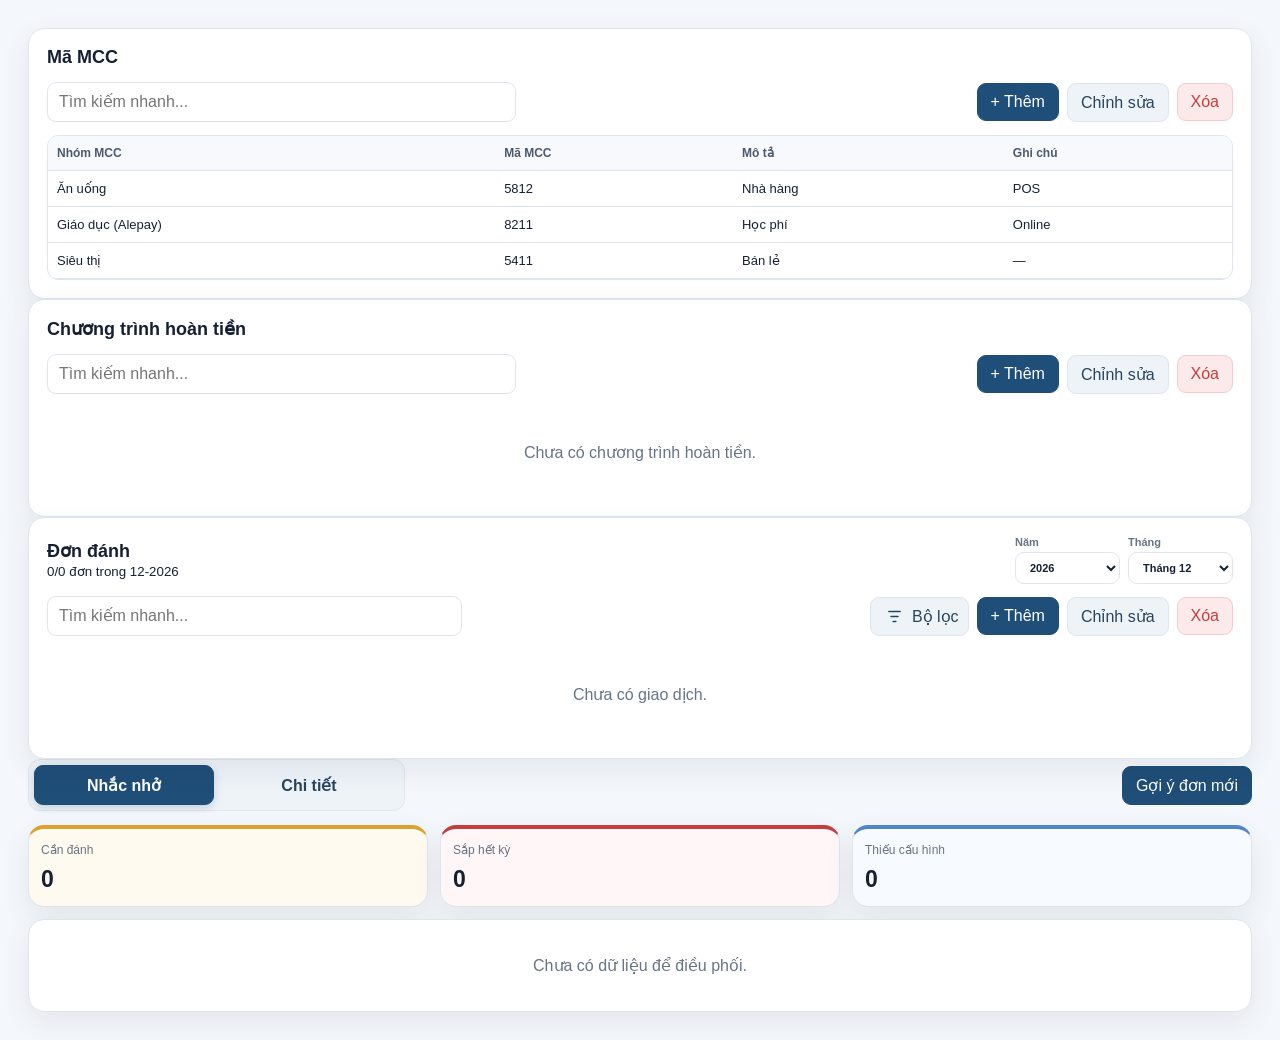
==== tests/fixtures/mcc-crud.html @ 06598780 "cap nhat" ====
<!doctype html><html lang="vi"><head><meta charset="utf-8"><link rel="stylesheet" href="../../styles.css"></head><body>
<main><section id="view-mcc"></section><section id="view-programs"></section><section id="view-transactions"></section><section id="view-coordination"></section></main><div id="toast"></div>
<script type="module">
import {renderCashbackFeatures} from "../../services/cashback-feature-ui.js?v=20260901-mcc-crud-fix-v1";
import {canonicalize,uuid} from "../../services/local-repository.js?v=20260901-mcc-crud-fix-v1";
const initial={schemaVersion:3,revision:0,deviceId:"mcc-browser-fixture",banks:[],customers:[],cardProducts:[],customerCards:[],cashbackPrograms:[],transactions:[],settings:{},mccCategories:[
 {id:"mcc-education",name:"Giáo dục (Alepay)",codes:["8211"],description:"Học phí",notes:"Online"},
 {id:"mcc-food",name:"Ăn uống",codes:["5812"],description:"Nhà hàng",notes:"POS"},
 {id:"mcc-market",name:"Siêu thị",codes:["5411"],description:"Bán lẻ",notes:""}
]};
let state=canonicalize(JSON.parse(localStorage.getItem("mcc-browser-result")||"null")||initial);
const toast=message=>document.querySelector("#toast").textContent=message;
const save=()=>{state=canonicalize(state);localStorage.setItem("mcc-browser-result",JSON.stringify(state));renderCashbackFeatures({state,save,uuid,toast});};
renderCashbackFeatures({state,save,uuid,toast});
</script></body></html>
---- styles.css ----
:root{
  --bg:#f4f7fb; --panel:#ffffff; --ink:#172033; --muted:#687386; --line:#dfe5ee;
  --nav:#14233a; --nav2:#1f4e78; --accent:#e27822; --good:#11845b; --warn:#b97900; --bad:#c53d3d;
  --shadow:0 10px 30px rgba(22,34,54,.08);
}
*{box-sizing:border-box}
html,body{min-height:100%}
body{margin:0;font-family:Inter,Segoe UI,Arial,sans-serif;background:var(--bg);color:var(--ink)}
button,input,select,textarea{font:inherit}
.app-shell{display:grid;grid-template-columns:76px minmax(0,1fr);min-height:100vh;transition:grid-template-columns .2s ease}
.app-shell.sidebar-expanded{grid-template-columns:280px minmax(0,1fr)}
.app-shell.locked{display:none}
.sidebar{background:linear-gradient(180deg,var(--nav),#0e1929);color:white;padding:16px 12px;display:flex;flex-direction:column;gap:14px;min-width:0;overflow-x:hidden;min-height:100vh}
.sidebar-header{display:flex;min-height:44px;align-items:center}
.sidebar-toggle{display:grid;place-items:center;width:44px;height:44px;padding:0;border:0;border-radius:10px;background:#20334e;color:#fff;cursor:pointer}
.icon{display:block;width:21px;height:21px;flex:0 0 21px}
.brand{display:flex;gap:12px;align-items:center;min-width:0;justify-content:center}.sidebar-expanded .brand{justify-content:flex-start}
.brand-copy{display:none;min-width:0}.sidebar-expanded .brand-copy{display:block}
.brand-mark{display:block;width:44px;height:44px;flex:0 0 44px;border-radius:12px;object-fit:cover}
.brand strong{display:block;font-size:16px;line-height:1.25;white-space:nowrap}.brand span{display:block;margin-top:2px;font-size:12px;color:#aeb9c9;white-space:nowrap}
nav{display:grid;gap:6px}
.nav-section{display:none;color:#8290a5;font-size:11px;font-weight:800;letter-spacing:.08em;text-transform:uppercase;margin:8px 4px 0}.sidebar-expanded .nav-section{display:block}
.nav-btn{border:0;border-radius:10px;padding:11px 12px;text-align:left;cursor:pointer;background:transparent;color:#cbd5e1;display:flex;align-items:center;justify-content:center;gap:11px;min-height:44px;font-weight:400}
.sidebar-expanded .nav-btn{justify-content:flex-start}.nav-label{display:none;white-space:nowrap;overflow:hidden;text-overflow:ellipsis}.sidebar-expanded .nav-label{display:block}
.nav-btn:hover,.nav-btn.active{background:#233650;color:#fff}
.sidebar>small{display:none;margin-top:auto;color:#8290a5;line-height:1.4}.sidebar-expanded>small{display:block}
main{padding:28px;min-width:0}
.topbar{display:flex;justify-content:flex-start;gap:20px;align-items:center;margin-bottom:16px}
.topbar h1{margin:0;font-size:26px;line-height:1.15}.topbar p{margin:4px 0 0;color:var(--muted);font-size:14px}.page-heading{display:flex;align-items:center;gap:8px}.topbar-copy{min-width:0}
.menu-toggle,.sidebar-close,.sidebar-backdrop{display:none}
.drive-panel{display:flex;justify-content:space-between;gap:16px;align-items:center;background:var(--panel);border:1px solid var(--line);border-radius:12px;box-shadow:var(--shadow);padding:12px 14px;margin-bottom:16px}
.drive-panel>div:first-child{display:grid;gap:3px}.drive-panel small{color:var(--muted)}.drive-actions{display:flex;gap:8px;flex-wrap:wrap}
.drive-state{font-size:13px;font-weight:800}.drive-state.synced{color:var(--good)}.drive-state.syncing{color:var(--warn)}.drive-state.dirty{color:#b45f06}.drive-state.conflict,.drive-state.error{color:var(--bad)}.drive-state.disconnected{color:var(--muted)}
.conflict-bar{align-items:center;gap:10px;background:#fff8e8;border:1px solid #f1df89;border-left:4px solid var(--warn);border-radius:10px;padding:10px 12px;margin-bottom:16px}.conflict-bar[hidden]{display:none}.conflict-bar:not([hidden]){display:flex}.conflict-bar span{font-weight:700;margin-right:auto}
.view{display:none}.view.active{display:block}
.feature-modal{position:fixed;inset:0;z-index:1200;display:grid;place-items:center;padding:18px;background:rgba(10,20,35,.55)}
.feature-modal .modal-card{width:min(820px,100%);max-height:92vh;overflow:auto}.feature-modal .modal-body{display:grid;grid-template-columns:1fr 1fr;gap:12px}.feature-modal .field.full{grid-column:1/-1}
.feature-modal .field{display:grid;gap:6px}.feature-modal .field span{font-size:12px;font-weight:700;color:var(--muted)}.feature-modal input,.feature-modal select,.feature-modal textarea{width:100%;border:1px solid var(--line);border-radius:9px;padding:10px;background:#fff}.feature-modal select[multiple]{min-height:130px}
.coord-list{display:grid;gap:8px}.coord-list>div{display:grid;gap:3px;padding:10px;border:1px solid var(--line);border-radius:10px;background:#f8fbff}.coord-list span{color:var(--muted);font-size:12px}
.manual-note,.system-reminder{display:block;white-space:normal}.manual-note{color:#455468}.system-reminder{margin-top:5px;padding:5px 7px;border-left:3px solid var(--warn);background:#fff8e8;color:#765000;font-weight:700}
.cashback-kpis{grid-template-columns:repeat(2,minmax(0,1fr));margin-top:16px}.cashback-dashboard{margin-bottom:16px}.coordination-inputs input{min-width:190px}
.period-controls{display:flex;align-items:end;gap:8px}.period-controls label{display:grid;gap:4px;color:var(--muted);font-size:11px;font-weight:700}.period-controls select{min-width:105px;border:1px solid var(--line);border-radius:9px;padding:8px 10px;background:#fff;color:var(--ink)}
.feature-filter-toolbar{display:grid;grid-template-columns:minmax(240px,1.6fr) repeat(6,minmax(125px,1fr)) auto;align-items:center}.feature-filter-toolbar .search{min-width:0}.feature-filter-toolbar select{max-width:none;min-width:0}
.feature-main-toolbar{flex-wrap:nowrap}.feature-main-toolbar .search{flex:0 1 520px}.toolbar-spacer{flex:1}.filter-trigger{display:inline-flex;align-items:center;gap:7px;white-space:nowrap}.filter-trigger .icon{width:17px;height:17px}.filter-trigger.active{border-color:#8fb1d2;background:#eaf3fb;color:var(--nav2)}.filter-trigger b{display:grid;place-items:center;min-width:19px;height:19px;padding:0 5px;border-radius:999px;background:var(--nav2);color:#fff;font-size:11px}.filter-trigger b[hidden]{display:none}
.panel{position:relative}.filter-panel{position:absolute;z-index:20;top:116px;right:18px;width:min(720px,calc(100% - 36px));display:grid!important;grid-template-columns:repeat(2,minmax(0,1fr));gap:10px;padding:14px;border:1px solid var(--line);border-radius:13px;background:#fff;box-shadow:0 18px 45px rgba(18,35,58,.2)}.filter-panel[hidden]{display:none!important}.filter-option{display:grid;gap:6px;padding:9px;border:1px solid var(--line);border-radius:10px;background:#f8fafc}.filter-option>span{display:flex;align-items:center;gap:7px;color:#455468;font-size:12px;font-weight:800}.filter-option input[type="checkbox"]{width:16px;height:16px;accent-color:var(--nav2)}.filter-option select{width:100%;max-width:none}.filter-option select:disabled{background:#edf1f5;color:#8a95a5}.filter-panel>button{align-self:end}.coordination-toolbar{margin-top:10px}
.compact-filter-panel{top:105px}.entity-main-toolbar .search{max-width:620px}.entity-main-toolbar .filter-trigger.active:not(:focus){border-color:#8fb1d2}
@media(min-width:901px){main{position:relative}.topbar{min-height:66px;padding-right:min(57vw,650px)}.drive-panel{position:absolute;z-index:5;top:18px;right:28px;width:min(55vw,620px);min-height:58px;margin:0;padding:8px 10px;box-shadow:0 5px 18px rgba(22,34,54,.07)}.drive-panel>div:first-child{grid-template-columns:auto auto;column-gap:8px;align-items:center}.drive-panel>div:first-child small{grid-column:1/-1;font-size:11px}.drive-actions{flex-wrap:nowrap}.drive-actions button{padding:7px 10px;white-space:nowrap}}
.kpis{display:grid;grid-template-columns:repeat(4,minmax(0,1fr));gap:12px;margin-bottom:18px}
.kpi,.panel,.modal-card{background:var(--panel);border:1px solid var(--line);border-radius:16px;box-shadow:var(--shadow)}
.kpi{border-top:4px solid #c9d6e8;min-width:0;padding:14px 12px;display:grid;align-content:start}.kpi small{color:var(--muted);font-size:12px;line-height:1.25}.kpi strong{font-size:23px;line-height:1.15;display:block;margin-top:8px;font-variant-numeric:tabular-nums;overflow-wrap:anywhere}
.kpi.blue{border-top-color:#4f86c6;background:#f7fbff}.kpi.teal{border-top-color:#1b9c85;background:#f5fcfa}.kpi.amber{border-top-color:#dda12d;background:#fffaf0}.kpi.indigo{border-top-color:#7161c9;background:#f8f7ff}.kpi.green{border-top-color:var(--good);background:#f5fcf9}.kpi.red{border-top-color:var(--bad);background:#fff7f7}
.grid-2{display:grid;grid-template-columns:1fr 1fr;gap:16px;margin-top:15px}.panel{padding:18px;min-width:0}.panel h2,.section-title h2{margin:0 0 14px;font-size:18px}.panel h3{margin:20px 0 8px}.panel p{color:#455468;line-height:1.55}.panel code{background:#eef3f8;padding:2px 5px;border-radius:5px;color:#274563}
.dashboard-rankings{align-items:stretch}.dashboard-rankings>.panel{display:flex;min-height:470px;flex-direction:column}.dashboard-rankings .table-wrap{overflow-x:hidden}.dashboard-ranking-table{min-width:0;table-layout:fixed}.dashboard-ranking-table th,.dashboard-ranking-table td{white-space:normal;overflow-wrap:anywhere}.dashboard-ranking-table th:first-child,.dashboard-ranking-table td:first-child{width:44%}.dashboard-ranking-table th:nth-child(2),.dashboard-ranking-table td:nth-child(2){width:31%}.dashboard-ranking-table th:last-child,.dashboard-ranking-table td:last-child{width:25%;text-align:right}
.section-title{display:flex;align-items:center;justify-content:space-between;margin-bottom:12px}.section-title h2{margin:0}
.actions,.toolbar,.form-actions{display:flex;gap:8px;flex-wrap:wrap}.toolbar{margin-bottom:13px;align-items:center}.toolbar .search{flex:1;min-width:240px}
.customer-toolbar,.card-toolbar{flex-wrap:nowrap}.customer-toolbar .search{flex:0 1 245px;min-width:205px}.card-toolbar .search{flex:0 1 280px;min-width:190px}.customer-toolbar select{flex:0 1 125px;min-width:105px}.card-toolbar select{flex:0 1 145px;min-width:108px}.customer-name-accent,.card-id-accent{color:var(--accent);font-weight:850}
.toolbar input,.toolbar select,.field input,.field select,.field textarea{border:1px solid var(--line);border-radius:9px;padding:10px 11px;background:#fff;color:var(--ink)}.toolbar select{max-width:180px}
button{border:1px solid var(--line);border-radius:9px;padding:9px 13px;background:#eef3f8;color:#29445d;cursor:pointer}button:hover{filter:brightness(.985)}button:disabled{cursor:not-allowed;opacity:.58}
.primary{border-color:var(--nav2);background:var(--nav2);color:#fff}.secondary-btn{background:#eef3f8;color:#29445d}.danger{color:var(--bad);background:#fceaea;border-color:#f4caca}
.table-wrap{overflow:auto;border:1px solid var(--line);border-radius:11px}table{width:100%;border-collapse:collapse;min-width:760px;font-size:13px}th,td{padding:10px 9px;border-bottom:1px solid var(--line);text-align:left;vertical-align:top;white-space:nowrap}th{background:#f7f9fc;color:#4d5a6e;font-size:12px;cursor:pointer;position:sticky;top:0}tbody tr[data-id]{cursor:pointer}tbody tr[data-id]:hover{background:#f2f8fd}tbody tr[data-id].selected{background:#fff3e7}.empty{text-align:center;padding:36px 15px;color:var(--muted)}
.badge{display:inline-block;padding:5px 8px;border-radius:999px;font-size:11px;font-weight:700;background:#e5f5ef;color:var(--good)}.badge.off{background:#fde8e8;color:var(--bad)}
.limit-warning{color:var(--bad);font-size:13px;font-weight:800;white-space:nowrap}.credit-limit-alert{display:grid;gap:5px;margin:0 0 14px;padding:10px 12px;border:1px solid #efc7c7;border-left:4px solid var(--bad);border-radius:10px;background:#fff7f7;color:#713737;font-size:13px}.credit-limit-alert span{color:#754b4b}.credit-limit-alert ul{margin:3px 0 0;padding-left:20px}
.modal{position:fixed;inset:0;z-index:30;background:rgba(9,20,35,.52);display:none;align-items:center;justify-content:center;padding:18px}.modal.show{display:flex}.modal-card{width:min(900px,100%);max-height:92vh;overflow:auto;padding:18px}.detail-card{width:min(1100px,100%)}.modal-head{display:flex;align-items:center;justify-content:space-between}.modal-head h2{margin:0}.modal-head button{font-size:22px;border:0;background:transparent;padding:4px 8px}.modal-body{display:grid;grid-template-columns:repeat(2,minmax(0,1fr));gap:12px;margin:16px 0}.field{display:grid;gap:5px}.field.full{grid-column:1/-1}.field label{font-size:12px;font-weight:700;color:#536273}.field textarea{min-height:75px;resize:vertical}.form-actions{justify-content:flex-end}.detail-body{margin-top:15px}.detail-info{display:grid;grid-template-columns:repeat(3,1fr);gap:10px}.detail-info div{padding:10px;background:#f6f8fa;border-radius:9px}.detail-info small{display:block;color:var(--muted)}
.context-menu{position:fixed;z-index:50;width:225px;padding:6px;background:#fff;border:1px solid var(--line);border-radius:11px;box-shadow:0 16px 40px rgba(0,0,0,.2)}.context-menu button{display:block;width:100%;border:0;background:transparent;text-align:left}.context-menu button:hover{background:#eef4f8}
.toast{position:fixed;right:18px;bottom:18px;z-index:60;padding:11px 15px;border-radius:9px;background:#17314a;color:#fff;opacity:0;transform:translateY(12px);transition:.2s}.toast.show{opacity:1;transform:none}.import-result{max-height:280px;overflow:auto}.error-list{color:var(--bad);font-size:12px}.upcoming{display:grid;gap:8px}.upcoming div{display:flex;justify-content:space-between;padding:9px;border-radius:8px;background:#f6f8fa}.upcoming div:nth-child(1){border-left:4px solid var(--bad);background:#fff7f7}.upcoming div:nth-child(2){border-left:4px solid #dda12d;background:#fffaf0}.upcoming div:nth-child(3){border-left:4px solid #4f86c6;background:#f7fbff}
.login-gate{position:fixed;inset:0;display:none;align-items:center;justify-content:center;background:linear-gradient(180deg,#14233a,#0e1929);padding:20px;z-index:80}.login-gate.show{display:flex}.login-card{width:min(460px,100%);background:white;border-radius:18px;padding:26px;border:1px solid var(--line);box-shadow:0 24px 80px rgba(0,0,0,.26);display:grid;gap:16px}.gate-brand{justify-content:flex-start}.gate-brand strong{color:var(--ink);font-size:17px}.gate-brand span{color:var(--muted);font-size:13px}.login-card p{margin:0;color:var(--ink);line-height:1.5}.login-card small{color:var(--muted);line-height:1.4}.gate-status{min-height:20px;color:var(--bad);font-size:13px}.gate-status.ok{color:var(--good)}
.help-center{display:grid;gap:20px}.help-section{display:grid;gap:14px;min-width:0}.help-section-head{display:flex;align-items:center;gap:11px}.help-section-head h2{margin:0;font-size:20px}.help-section-head p{margin:3px 0 0;color:var(--muted);font-size:13px}.help-section-icon,.guide-icon{display:grid;place-items:center;flex:0 0 auto;width:38px;height:38px;border-radius:10px;background:#eaf3ff;color:var(--nav2)}.help-section-icon .icon,.guide-icon .icon{width:20px;height:20px}.about-layout{display:grid;grid-template-columns:minmax(0,1.35fr) minmax(280px,.85fr);gap:16px;max-width:1100px}.about-card p{margin:0 0 10px;line-height:1.6}.about-features{display:flex;gap:8px;flex-wrap:wrap;margin-top:14px}.about-features span{background:#eef3f8;color:#274563;border:1px solid #d7e3f0;border-radius:999px;padding:7px 10px;font-size:13px;font-weight:700}.guide-list{display:grid;gap:9px;max-width:1100px}.guide-item{background:var(--panel);border:1px solid var(--line);border-radius:13px;box-shadow:0 4px 15px rgba(22,34,54,.05);overflow:visible}.guide-item summary{display:flex;align-items:center;gap:11px;min-height:66px;padding:11px 14px;cursor:pointer;list-style:none}.guide-item summary::-webkit-details-marker{display:none}.guide-item summary:hover{background:#f8fafc}.guide-item summary:focus-visible{outline:2px solid #4f86c6;outline-offset:-2px}.guide-heading{display:grid;gap:3px;min-width:0;margin-right:auto}.guide-heading strong{color:var(--ink);font-size:15px}.guide-heading small{color:var(--muted);font-size:12px;line-height:1.35}.guide-chevron{display:grid;place-items:center;flex:0 0 auto;color:var(--muted)}.guide-chevron .icon{width:18px;height:18px;transition:transform .2s ease}.guide-item[open] summary{background:#f4f8fc;border-bottom:1px solid var(--line)}.guide-item[open] .guide-chevron .icon{transform:rotate(180deg)}.guide-item:not([open])>.guide-detail{display:grid}.guide-detail{display:grid;grid-template-rows:0fr;transition:grid-template-rows .2s ease}.guide-item[open]>.guide-detail{grid-template-rows:1fr}.guide-detail-inner{min-height:0;overflow:hidden;padding:0 16px;color:#455468;line-height:1.6}.guide-item[open] .guide-detail-inner{padding-top:13px;padding-bottom:15px}.guide-detail-inner p{margin:0 0 10px}.guide-detail-inner ul,.guide-detail-inner ol{margin:4px 0;padding-left:22px}.guide-detail-inner li+li{margin-top:6px}.guide-steps{counter-reset:guide-step;list-style:none!important;padding-left:0!important}.guide-steps li{position:relative;padding:9px 10px 9px 43px;border-radius:9px;background:#f7f9fc}.guide-steps li:before{counter-increment:guide-step;content:counter(guide-step);position:absolute;left:10px;top:8px;display:grid;place-items:center;width:24px;height:24px;border-radius:50%;background:var(--nav2);color:#fff;font-size:12px;font-weight:800}.help-callout{margin:13px 0;padding:11px 13px;border-left:4px solid #4f86c6;border-radius:8px;background:#f7fbff}.help-callout.example{border-left-color:#7161c9;background:#f8f7ff}.help-callout p{margin:4px 0 0}.sync-flow{display:flex;align-items:center;gap:7px;flex-wrap:wrap;margin:2px 0 13px}.sync-flow span{padding:7px 9px;border-radius:8px;background:#eef5fb;color:#294b69;font-weight:700;font-size:12px}.sync-flow b{color:#7990a6}.guide-detail code{background:#eef3f8;padding:2px 5px;border-radius:5px;color:#274563;overflow-wrap:anywhere}
@media(max-width:1100px){.kpis{grid-template-columns:repeat(2,minmax(0,1fr))}.grid-2{grid-template-columns:1fr}.detail-info{grid-template-columns:repeat(2,1fr)}}
@media(max-width:900px){
  .app-shell{display:block;min-height:100dvh}.app-shell.locked{display:none}
  .sidebar{position:fixed;inset:0 auto 0 0;z-index:50;width:min(86vw,320px);padding:18px;overflow-y:auto;transform:translateX(-105%);transition:transform .22s ease;box-shadow:18px 0 48px rgba(5,15,28,.28)}
  .sidebar-header{justify-content:flex-end}.sidebar-toggle{display:none}.sidebar .brand{justify-content:flex-start}.sidebar .brand-copy,.sidebar .nav-section,.sidebar .nav-label,.sidebar>small{display:block}.sidebar .nav-btn{justify-content:flex-start}
  .sidebar-open .sidebar{transform:translateX(0)}
  .sidebar-close{display:grid;place-items:center;position:absolute;top:10px;right:10px;width:44px;height:44px;border:0;border-radius:10px;background:#20334e;color:#fff;cursor:pointer}
  .sidebar-backdrop{position:fixed;inset:0;z-index:40;width:100%;height:100%;border:0;border-radius:0;background:rgba(12,22,36,.48)}.sidebar-open .sidebar-backdrop{display:block}
  main{padding:18px}.topbar{display:grid;grid-template-columns:44px minmax(0,1fr);gap:10px;align-items:start}
  .menu-toggle{display:grid;place-items:center;width:44px;height:44px;padding:0;border:1px solid var(--line);border-radius:10px;background:var(--panel);color:var(--nav);cursor:pointer}
  .drive-panel{align-items:flex-start;flex-direction:column}.drive-actions{width:100%}
  .toolbar .search{min-width:100%}.modal-card{width:min(90vw,760px)}
  .about-layout{grid-template-columns:1fr;max-width:none}.guide-list{max-width:none}
}
@media(max-width:767px){
  html,body{max-width:100%;overflow-x:hidden}main{padding:12px;width:100%;min-width:0}.topbar{margin-bottom:12px}.topbar h1{font-size:21px;overflow-wrap:anywhere}.topbar p{line-height:1.35}
  .drive-panel{padding:12px;gap:12px}.drive-panel>div:first-child{width:100%}.drive-actions{display:grid;grid-template-columns:repeat(3,minmax(0,1fr));width:100%;gap:8px}.drive-actions button{width:100%;min-height:44px;padding:8px 6px}
  .kpis{grid-template-columns:repeat(2,minmax(0,1fr));gap:8px;margin-bottom:12px}.kpi{min-height:100px;padding:11px}.kpi strong{font-size:20px}.grid-2{gap:12px}.panel{padding:14px;border-radius:13px}
  .toolbar{display:grid;grid-template-columns:repeat(3,minmax(0,1fr));gap:8px}.toolbar .search{grid-column:1/-1;width:100%;min-width:0}.toolbar select{max-width:none;min-width:0}.toolbar button{min-width:0;padding:9px 6px}
  .modal{padding:8px;align-items:stretch}.modal-card{width:calc(100vw - 16px);max-height:calc(100dvh - 16px);margin:auto;padding:14px;display:flex;flex-direction:column;overflow:hidden}.modal-body{grid-template-columns:1fr;overflow-y:auto;min-height:0}.field.full{grid-column:auto}.field input,.field select,.field textarea{min-height:44px;font-size:16px}.form-actions{flex:0 0 auto;position:sticky;bottom:0;background:var(--panel);padding-top:10px}.form-actions button{min-height:44px;flex:1}.detail-info{grid-template-columns:1fr}
  table.mobile,table.mobile tbody,table.mobile tr,table.mobile td{display:block;width:100%}table.mobile{min-width:0;border:0}table.mobile thead{display:none}table.mobile tbody{display:grid;gap:9px;padding:9px}table.mobile tr{border:1px solid var(--line);border-radius:10px;padding:8px;background:#fff;box-shadow:0 4px 14px rgba(22,34,54,.05)}table.mobile tr.selected{background:#fff3e7;border-color:#edb985}table.mobile td{display:none;border:0;padding:6px 3px;white-space:normal}table.mobile td:first-child,table.mobile tr.expanded td{display:grid;grid-template-columns:40% 1fr;gap:8px}table.mobile td:before{content:attr(data-label);font-size:12px;color:var(--muted);font-weight:700}
  .login-gate{padding:12px;overflow-y:auto}.login-card{width:100%;padding:20px 16px}.login-card .primary{width:100%;min-height:48px;font-size:16px}.toast{left:12px;right:12px;bottom:12px;text-align:center}
  .help-center{gap:17px}.help-section-head{align-items:flex-start}.help-section-head h2{font-size:18px}.guide-item summary{min-height:62px;padding:10px}.guide-icon,.help-section-icon{width:36px;height:36px}.guide-heading small{white-space:normal}.guide-detail-inner{padding-left:12px;padding-right:12px}.guide-item[open] .guide-detail-inner{padding-top:11px;padding-bottom:13px}.about-features span{border-radius:8px}.sync-flow{align-items:stretch;flex-direction:column}.sync-flow b{display:none}
}
@media(max-width:900px){.dashboard-rankings>.panel{min-height:0}}
@media(max-width:479px){.kpis{grid-template-columns:repeat(2,minmax(0,1fr))}.drive-actions{grid-template-columns:1fr}.topbar h1{font-size:20px}}

/* Customer editor: manage owned cards directly in Add/Edit Customer */
.customer-editor-modal .modal-card{width:min(1380px,100%);display:flex;flex-direction:column;overflow:hidden}
.customer-editor-modal .modal-body{overflow-y:auto;min-height:0;padding-right:3px}
.customer-editor-modal .form-actions{flex:0 0 auto;background:var(--panel);padding-top:10px}
.customer-card-editor{grid-column:1/-1;border-top:1px solid var(--line);padding-top:14px;margin-top:2px}
.customer-card-title{display:flex;align-items:flex-end;justify-content:space-between;gap:12px;margin-bottom:10px}
.customer-card-title h3{margin:0;color:var(--ink);font-size:16px}
.customer-card-title p{margin:3px 0 0;color:var(--muted);font-size:12px}
.customer-card-rows{display:grid;gap:9px}
.customer-card-row{display:grid;grid-template-columns:minmax(170px,.9fr) minmax(160px,.9fr) 120px 150px minmax(320px,2fr) 38px;gap:7px;align-items:end;padding:9px;border:1px solid var(--line);border-radius:11px;background:#f8fafc}
.customer-card-cell{display:grid;gap:5px;min-width:0}
.customer-card-cell label{font-size:12px;font-weight:700;color:#536273;white-space:nowrap}
.customer-card-cell input,.customer-card-cell select{width:100%;min-width:0;border:1px solid var(--line);border-radius:9px;padding:10px 11px;background:#fff;color:var(--ink)}
.card-choice select{overflow:hidden;text-overflow:ellipsis;white-space:nowrap}.form-cell input[readonly]{background:#f2f5f8;color:#526276}
.shared-limit-shell{position:relative;min-width:0}.shared-limit-tags{height:40px;min-height:40px;max-height:40px;display:flex;align-items:center;flex-wrap:nowrap;gap:5px;padding:5px 7px;border:1px solid var(--line);border-radius:9px;background:#fff;cursor:text;overflow-x:auto;overflow-y:hidden;scrollbar-width:thin}.shared-limit-tags:focus-within{border-color:#73a6cf;box-shadow:0 0 0 2px rgba(65,132,184,.12)}.shared-limit-tags>input[data-shared-search]{flex:1 0 105px;width:105px;min-width:80px;border:0;border-radius:0;padding:4px 2px;outline:0;background:transparent}.shared-limit-chip{max-width:190px;flex:0 0 auto;display:inline-flex;align-items:center;gap:3px;padding:4px 5px 4px 8px;border-radius:999px;background:#dcefff;color:#245b85;font-size:12px;font-weight:700}.shared-limit-chip>span{overflow:hidden;text-overflow:ellipsis;white-space:nowrap}.shared-limit-chip button{flex:0 0 auto;width:19px;height:19px;display:grid;place-items:center;border:0;border-radius:50%;padding:0;background:transparent;color:#45769a;font-size:15px;line-height:1}.shared-limit-chip button:hover{background:#c6e1f5}.shared-limit-suggestions{position:absolute;z-index:8;left:0;right:0;top:calc(100% + 4px);max-height:220px;overflow-y:auto;padding:5px;background:#fff;border:1px solid var(--line);border-radius:9px;box-shadow:0 12px 30px rgba(20,35,55,.18)}.shared-limit-suggestions[hidden]{display:none}.shared-limit-suggestions button{display:block;width:100%;border:0;padding:8px 9px;background:transparent;text-align:left;color:var(--ink)}.shared-limit-suggestions button:hover,.shared-limit-suggestions button.active{background:#eaf4fb}
.customer-card-remove{width:38px;height:40px;border-radius:9px;border:1px solid #f1c6c6;background:#fff5f5;color:#c23c3c;font-size:22px;line-height:1;padding:0}
.customer-card-remove:hover{background:#ffe8e8}
.customer-card-add-line{display:flex;justify-content:flex-start;padding-top:8px}
.customer-card-add{width:38px;height:38px;border-radius:50%;border:1px solid #aac7df;background:#eef7ff;color:#1f5f8f;font-size:24px;line-height:1;padding:0;font-weight:600}
.customer-card-add:hover{background:#dcefff}

@media(max-width:900px){
  .customer-card-row{grid-template-columns:repeat(4,minmax(0,1fr)) 38px}
  .customer-card-row .card-choice{grid-column:1/3;grid-row:1}.customer-card-row .form-cell{grid-column:3;grid-row:1}.customer-card-row .money-cell{grid-column:4;grid-row:1}.customer-card-row .statement-cell{grid-column:1;grid-row:2}.customer-card-row .payment-cell{grid-column:2;grid-row:2}.customer-card-row .shared-cell{grid-column:3/6;grid-row:2}.customer-card-remove{grid-column:5;grid-row:1}
}
@media(max-width:700px){
  .customer-editor-modal .modal-card{width:calc(100vw - 16px)}
  .customer-card-row{grid-template-columns:1fr 1fr;align-items:end}
  .customer-card-row .customer-card-cell,.customer-card-row .card-choice,.customer-card-row .form-cell,.customer-card-row .money-cell,.customer-card-row .statement-cell,.customer-card-row .payment-cell,.customer-card-row .shared-cell{grid-column:auto;grid-row:auto}.customer-card-row .card-choice,.customer-card-row .shared-cell{grid-column:1/-1}
  .customer-card-remove{grid-column:2;grid-row:auto;justify-self:end}
}
@media(max-width:480px){
  .customer-card-row{grid-template-columns:1fr}
  .customer-card-row .card-choice,.customer-card-remove{grid-column:1}
  .customer-card-remove{justify-self:end}
}

/* Client responsive layer: tablet drawer, compact controls and accordion records. */
.responsive-toggle-cell{display:none}
@media (min-width:768px) and (max-width:1199px){
  html,body{max-width:100%;overflow-x:hidden}
  .app-shell{display:block;min-height:100dvh;width:100%;max-width:100vw;overflow-x:hidden}.app-shell.locked{display:none}
  .sidebar{position:fixed;inset:0 auto 0 0;z-index:50;width:320px;padding:20px 18px;overflow-y:auto;transform:translateX(-105%);transition:transform .22s ease;box-shadow:18px 0 48px rgba(5,15,28,.28)}
  .sidebar-header{justify-content:flex-end}.sidebar-toggle{display:none}.sidebar .brand{justify-content:flex-start}.sidebar .brand-copy,.sidebar .nav-section,.sidebar .nav-label,.sidebar>small{display:block}.sidebar .nav-btn{justify-content:flex-start}.sidebar-open .sidebar{transform:translateX(0)}
  .sidebar-close{display:grid;place-items:center;position:absolute;top:10px;right:10px;width:44px;height:44px;border:0;border-radius:10px;background:#20334e;color:#fff;cursor:pointer}.sidebar-backdrop{position:fixed;inset:0;z-index:40;width:100%;height:100%;border:0;border-radius:0;background:rgba(12,22,36,.48)}.sidebar-open .sidebar-backdrop{display:block}
  main{padding:20px;width:100%;max-width:100vw}.topbar{display:grid;grid-template-columns:44px minmax(0,1fr);gap:12px;align-items:center}.menu-toggle{display:grid;place-items:center;width:44px;height:44px;padding:0;border:1px solid var(--line);border-radius:10px;background:var(--panel);color:var(--nav)}
  .kpis{grid-template-columns:repeat(4,minmax(0,1fr))}.grid-2{grid-template-columns:repeat(2,minmax(0,1fr))}.table-wrap{max-width:100%}.toolbar input,.toolbar select,.toolbar button,.field input,.field select,.field textarea{min-height:44px}
  .modal{padding:20px}.modal-card{width:min(82vw,900px);max-height:calc(100dvh - 40px);display:flex;flex-direction:column;overflow:hidden}.detail-card{width:min(92vw,1100px)}.modal-body,.detail-body{overflow-y:auto;min-height:0}.form-actions{flex:0 0 auto;background:var(--panel);padding-top:10px}
  .customer-toolbar,.card-toolbar{flex-wrap:wrap}.customer-toolbar .search,.card-toolbar .search{flex:1 1 250px}.customer-toolbar select,.card-toolbar select{flex:1 1 130px}
}
@media (min-width:768px) and (max-width:900px){
  main{padding:18px}.topbar{align-items:start}.drive-panel{align-items:flex-start;flex-direction:column}.kpis{grid-template-columns:repeat(3,minmax(0,1fr))}.grid-2{grid-template-columns:1fr}.toolbar .search{min-width:100%}.modal-card{width:min(90vw,760px)}.detail-card{width:min(94vw,900px)}
  .customer-card-row{grid-template-columns:repeat(4,minmax(0,1fr)) 38px}.customer-card-row .card-choice{grid-column:1/3;grid-row:1}.customer-card-row .form-cell{grid-column:3;grid-row:1}.customer-card-row .money-cell{grid-column:4;grid-row:1}.customer-card-row .statement-cell{grid-column:1;grid-row:2}.customer-card-row .payment-cell{grid-column:2;grid-row:2}.customer-card-row .shared-cell{grid-column:3/6;grid-row:2}.customer-card-remove{grid-column:5;grid-row:1}
}
@media (max-width:1199px){
  .drive-actions{display:flex;width:100%;max-width:100%;align-items:stretch;gap:6px;flex-wrap:nowrap}.drive-actions button{flex:1 1 0;width:auto;min-width:0;min-height:42px;padding:7px 4px;font-size:clamp(10px,2.8vw,13px);line-height:1.15;white-space:normal}
  .responsive-accordion-wrap{overflow:visible!important}.responsive-accordion-table{display:block;width:100%;min-width:0!important}.responsive-accordion-table thead{display:none}.responsive-accordion-table tbody{display:grid;width:100%;gap:7px;padding:0!important}
  .responsive-accordion-table tr.responsive-record{display:block;width:100%;padding:0!important;border:1px solid var(--line);border-radius:10px;background:var(--panel);box-shadow:0 2px 8px rgba(22,34,54,.04);overflow:hidden}.responsive-accordion-table tr.responsive-record.selected{border-color:#84acd2;box-shadow:inset 3px 0 0 #4f86c6,0 2px 8px rgba(22,34,54,.05)}
  .responsive-accordion-table tr.responsive-record>.responsive-toggle-cell{display:block;width:100%;padding:0;border:0;background:transparent}.responsive-toggle-cell button{display:flex;align-items:center;justify-content:space-between;gap:12px;width:100%;min-height:42px;padding:9px 11px;border:0;background:transparent;color:var(--ink);font:inherit;font-weight:800;text-align:left}.responsive-toggle-cell span{min-width:0;overflow:hidden;text-overflow:ellipsis;white-space:nowrap}.responsive-toggle-cell .icon{flex:0 0 auto;width:18px;height:18px;color:var(--muted);transition:transform .18s ease}.responsive-toggle-cell button[aria-expanded="true"]{background:#f4f8fc}.responsive-toggle-cell button[aria-expanded="true"] .icon{transform:rotate(180deg)}
  .responsive-accordion-table tr.responsive-record>td:not(.responsive-toggle-cell){display:none;width:100%;max-width:100%;padding:7px 11px;border-bottom:1px dashed var(--line);white-space:normal;text-align:left!important;overflow-wrap:anywhere}.responsive-accordion-table tr.responsive-record.responsive-expanded>td:not(.responsive-toggle-cell){display:grid;grid-template-columns:minmax(130px,32%) minmax(0,1fr);gap:10px}.responsive-accordion-table tr.responsive-record.responsive-expanded>td:not(.responsive-toggle-cell):before{content:attr(data-label);color:var(--muted);font-size:12px;font-weight:700}.responsive-accordion-table tr.responsive-record.responsive-expanded>td:last-child{border-bottom:0}
}
@media (max-width:767px){
  .detail-info{grid-template-columns:repeat(2,minmax(0,1fr))}.detail-info div,.detail-info strong{min-width:0;overflow-wrap:anywhere}.detail-card .kpis{grid-template-columns:repeat(2,minmax(0,1fr))}.toolbar{grid-template-columns:repeat(3,minmax(0,1fr))}.toolbar select{font-size:12px;padding-inline:6px}.customer-card-title{align-items:flex-start}.customer-card-row{grid-template-columns:1fr 1fr}.customer-card-row .customer-card-cell,.customer-card-row .card-choice,.customer-card-row .form-cell,.customer-card-row .money-cell,.customer-card-row .statement-cell,.customer-card-row .payment-cell,.customer-card-row .shared-cell{grid-column:auto;grid-row:auto}.customer-card-row .card-choice,.customer-card-row .shared-cell{grid-column:1/-1}.customer-card-remove{grid-column:2;grid-row:auto;justify-self:end}.shared-limit-tags{width:100%;min-width:0}.shared-limit-suggestions{left:0;right:0;max-width:100%;max-height:min(36dvh,220px)}
  .customer-toolbar,.card-toolbar{display:grid;grid-template-columns:repeat(2,minmax(0,1fr))}.customer-toolbar .search,.card-toolbar .search{grid-column:1/-1;width:100%;min-width:0}.customer-toolbar select,.card-toolbar select{width:100%;max-width:none;min-width:0}.customer-toolbar button,.card-toolbar button{min-width:0}
}
@media (max-width:479px){
  .drive-actions{display:flex;grid-template-columns:none}.responsive-accordion-table tr.responsive-record.responsive-expanded>td:not(.responsive-toggle-cell){grid-template-columns:minmax(104px,38%) minmax(0,1fr)}.responsive-toggle-cell button{min-height:40px;padding:8px 9px}.customer-card-row{grid-template-columns:1fr 1fr}.customer-card-row .card-choice,.customer-card-row .shared-cell{grid-column:1/-1}.customer-card-remove{grid-column:2}.kpi strong{font-size:clamp(16px,5vw,20px)}
}

/* Responsive Customer owned-card drill-down; desktop table remains unchanged. */
.responsive-owned-cards{display:none}
@media (max-width:1199px){
  .responsive-accordion-table tr.responsive-record.responsive-expanded>.responsive-owned-cards{display:block;padding:11px;background:#f8fafc}.responsive-accordion-table tr.responsive-record.responsive-expanded>.responsive-owned-cards:before{display:none}
  .owned-card-section{display:grid;gap:9px}.owned-card-section-head{display:flex;align-items:flex-end;justify-content:space-between;gap:10px;padding-bottom:8px;border-bottom:1px solid var(--line)}.owned-card-section-head>strong{font-size:14px}.owned-card-section-head>small{color:var(--muted);font-size:11px;text-align:right}
  .owned-card-list{display:grid;gap:7px}.owned-card-item{border:1px solid var(--line);border-radius:9px;background:#fff;overflow:hidden}.owned-card-item summary{display:grid;grid-template-columns:minmax(0,1fr) auto 20px;align-items:center;gap:9px;min-height:48px;padding:8px 10px;cursor:pointer;list-style:none}.owned-card-item summary::-webkit-details-marker{display:none}.owned-card-item summary>span:first-child{display:grid;gap:3px;min-width:0}.owned-card-item summary strong,.owned-card-item summary small{overflow:hidden;text-overflow:ellipsis;white-space:nowrap}.owned-card-item summary small{color:var(--muted);font-size:11px;font-weight:500}.owned-card-chevron{display:grid;place-items:center;color:var(--muted)}.owned-card-chevron .icon{width:17px;height:17px;transition:transform .18s ease}.owned-card-item[open] summary{background:#f4f8fc;border-bottom:1px solid var(--line)}.owned-card-item[open] .owned-card-chevron .icon{transform:rotate(180deg)}
  .owned-card-detail{display:grid;grid-template-columns:repeat(2,minmax(0,1fr));gap:7px;padding:9px}.owned-card-detail>div{min-width:0;padding:8px;border-radius:8px;background:#f7f9fc}.owned-card-detail small{display:block;margin-bottom:2px;color:var(--muted);font-size:11px}.owned-card-detail strong{display:block;overflow-wrap:anywhere;font-size:12px}.owned-card-empty{padding:12px;text-align:center;color:var(--muted)}
  .responsive-customer-actions{display:flex;justify-content:flex-end;gap:7px;padding-top:2px}.responsive-customer-actions button{min-height:40px}
}
@media (max-width:767px){
  .owned-card-section-head{align-items:flex-start;flex-direction:column;gap:3px}.owned-card-section-head>small{text-align:left}.owned-card-item summary{grid-template-columns:minmax(0,1fr) auto 18px;padding:8px}.owned-card-detail{grid-template-columns:1fr}.responsive-customer-actions{display:grid;grid-template-columns:repeat(3,minmax(0,1fr))}.responsive-customer-actions button{min-width:0;padding:8px 5px}
}

/* Shared three-zone table toolbar: search / filters / actions. */
.toolbar-zoned{display:grid;grid-template-columns:minmax(220px,1fr) minmax(400px,1.6fr) auto;gap:12px;align-items:center;width:100%}
.toolbar-zoned .toolbar-left,.toolbar-zoned .toolbar-center,.toolbar-zoned .toolbar-right{min-width:0}
.toolbar-zoned .toolbar-left{display:flex;justify-content:flex-start}.toolbar-zoned .toolbar-left .search{flex:1 1 auto;width:100%;min-width:0;max-width:none}
.customer-toolbar .toolbar-left .search{min-width:0}.card-toolbar .toolbar-left .search{min-width:0}
.toolbar-zoned .toolbar-center{display:grid;grid-template-columns:repeat(5,minmax(0,1fr));gap:8px}.toolbar-zoned .toolbar-center select{width:100%;max-width:none;min-width:0}
.toolbar-zoned .toolbar-right{display:flex;justify-content:flex-end;gap:8px;white-space:nowrap}.toolbar-zoned .toolbar-right button{flex:0 0 auto}
@media (min-width:901px) and (max-width:1199px){
  .toolbar-zoned{grid-template-columns:minmax(190px,.8fr) minmax(390px,1.6fr) auto;gap:10px}.toolbar-zoned .toolbar-right{gap:6px}.toolbar-zoned .toolbar-right button{padding-inline:9px}
}
@media (min-width:768px) and (max-width:900px){
  .toolbar-zoned{grid-template-columns:minmax(0,1fr) auto}.toolbar-zoned .toolbar-left{grid-column:1/-1}.toolbar-zoned .toolbar-center{grid-template-columns:repeat(3,minmax(0,1fr))}.toolbar-zoned .toolbar-right{align-self:end}
}
@media (max-width:767px){
  .toolbar-zoned{display:grid;grid-template-columns:1fr;gap:8px}.toolbar-zoned .toolbar-left,.toolbar-zoned .toolbar-center,.toolbar-zoned .toolbar-right{grid-column:1}.toolbar-zoned .toolbar-center{grid-template-columns:repeat(2,minmax(0,1fr))}.toolbar-zoned .toolbar-right{display:grid;grid-template-columns:repeat(3,minmax(0,1fr));gap:8px}.toolbar-zoned .toolbar-right button{width:100%;min-width:0}
}

/* About child tabs and current Host information */
.help-tabs{display:grid;grid-template-columns:repeat(2,minmax(0,220px));gap:6px;padding:5px;width:max-content;max-width:100%;border:1px solid var(--line);border-radius:12px;background:#eef3f8}
.help-tabs button{min-height:42px;border-color:transparent;background:transparent;font-weight:750}
.help-tabs button.active{border-color:var(--nav2);background:var(--nav2);color:#fff;box-shadow:0 3px 9px rgba(23,62,96,.18)}
.help-tab-panel{display:grid;gap:14px;min-width:0}.help-tab-panel[hidden]{display:none}
.drive-panel[hidden]{display:none}
.about-card h3{font-size:15px}.about-main{grid-row:span 2}
.platform-list{display:flex;gap:8px;flex-wrap:wrap}.platform-list span{background:#eef3f8;color:#274563;border:1px solid #d7e3f0;border-radius:999px;padding:7px 10px;font-size:13px;font-weight:700}
.author-card{display:grid;align-content:start;gap:7px}.author-card>strong{font-size:18px;color:var(--nav2)}.author-card>span{margin-top:5px;color:var(--muted);font-size:12px;font-weight:700}.author-card a{color:var(--accent);font-weight:700;overflow-wrap:anywhere}
.about-layout{grid-template-columns:repeat(2,minmax(0,1fr));max-width:none}.about-main{grid-row:auto}.guide-list{max-width:none}
@media(max-width:900px){.about-layout{grid-template-columns:1fr}}
@media(max-width:767px){.help-tabs{grid-template-columns:repeat(2,minmax(0,1fr));width:100%}.help-tabs button{padding:9px 6px}.about-main{grid-row:auto}}
@media(max-width:1199px){.feature-filter-toolbar{grid-template-columns:repeat(3,minmax(0,1fr))}.feature-filter-toolbar .search{grid-column:span 2}}
@media(max-width:767px){.feature-modal .modal-body{grid-template-columns:1fr}.feature-modal .field.full{grid-column:auto}.coordination-inputs>*{width:100%}.period-controls{width:100%}.period-controls label{flex:1}.period-controls select{width:100%}.feature-main-toolbar{display:grid;grid-template-columns:repeat(4,minmax(0,1fr))}.feature-main-toolbar .search{grid-column:1/-1}.feature-main-toolbar .toolbar-spacer{display:none}.feature-main-toolbar .filter-trigger span{display:none}.filter-panel{position:fixed;z-index:70;inset:auto 12px 12px;width:auto;max-height:70dvh;overflow:auto;grid-template-columns:1fr;padding:12px}.filter-panel>*{width:100%}}

/* Điều phối đơn V2: focused reminder and selected-program workspace. */
.coord-workspace{display:grid;gap:14px;min-width:0}.coord-head{display:flex;align-items:center;justify-content:space-between;gap:12px}.coord-tabs{display:grid;grid-template-columns:repeat(2,minmax(120px,180px));gap:5px;padding:5px;border:1px solid var(--line);border-radius:12px;background:#eef3f8}.coord-tabs button{min-height:40px;border-color:transparent;background:transparent;font-weight:750}.coord-tabs button.active{border-color:var(--nav2);background:var(--nav2);color:#fff;box-shadow:0 3px 9px rgba(23,62,96,.18)}.coord-tab-panel{display:grid;gap:12px;min-width:0}.coord-kpis{display:grid;grid-template-columns:repeat(3,minmax(0,1fr));gap:12px}.coord-reminder-groups{display:grid;gap:15px}.coord-reminder-groups>section{display:grid;gap:8px}.coord-reminder-groups h2{display:flex;align-items:center;gap:8px;margin:0;font-size:16px}.coord-reminder-groups h2 span{display:grid;place-items:center;min-width:24px;height:24px;border-radius:999px;background:#e7eef6;color:#425b74;font-size:12px}.coord-reminder-list{display:grid;grid-template-columns:repeat(auto-fill,minmax(310px,1fr));gap:8px}.coord-reminder{display:grid;grid-template-columns:minmax(0,1.15fr) minmax(150px,.9fr) auto;align-items:center;gap:12px;min-height:80px;padding:11px 12px;border:1px solid var(--line);border-left:4px solid #e0a12d;border-radius:11px;background:var(--panel)}.coord-reminder.urgent{border-left-color:#d95757}.coord-reminder.near{border-left-color:#3d9d78}.coord-reminder.configuration{border-left-color:#6388bd}.coord-reminder>div{display:grid;gap:3px;min-width:0}.coord-reminder strong,.coord-reminder span,.coord-reminder small{overflow:hidden;text-overflow:ellipsis;white-space:nowrap}.coord-reminder span,.coord-reminder small{color:var(--muted);font-size:12px}.coord-reminder-metrics b{font-size:13px}.coord-link{padding:7px 9px;border-color:transparent;background:transparent;color:var(--accent);font-weight:750}.coord-picker,.coord-program{display:grid;gap:6px}.coord-picker>span,.coord-program>span{color:#536273;font-size:12px;font-weight:750}.coord-picker input{width:min(720px,100%)}.coord-card-info{display:flex;align-items:center;gap:20px;min-height:66px;padding:12px 15px;border:1px solid #cad9e6;border-radius:12px;background:linear-gradient(100deg,#f5faff,#fff)}.coord-card-info>strong{margin-right:auto;color:var(--nav2);font-size:22px}.coord-card-info>span{font-size:13px;white-space:nowrap}.coord-program-row{display:grid;grid-template-columns:minmax(250px,360px) minmax(0,1fr);align-items:end;gap:12px}.coord-program-summary{min-height:42px;display:flex;align-items:center;padding:9px 12px;border:1px dashed #b9cad9;border-radius:10px;background:#f8fafc;color:#425466;font-size:13px}.coord-detail-toolbar{display:grid;grid-template-columns:minmax(220px,1fr) minmax(160px,240px) minmax(180px,260px);gap:8px}.coord-table-wrap{max-width:100%;overflow:auto;border:1px solid var(--line);border-radius:12px;background:#fff}.coord-table{width:100%;min-width:1120px;border-collapse:collapse}.coord-table th{position:sticky;top:0;z-index:1;background:#edf3f8;white-space:nowrap}.coord-table td{vertical-align:middle}.coord-table td:first-child strong,.coord-table td:first-child small{display:block}.coord-table td:first-child small{margin-top:3px;color:var(--muted);font-size:11px}.coord-status{display:inline-flex;padding:5px 8px;border-radius:999px;background:#fff0d5;color:#8b5a04;font-size:11px;font-weight:800;white-space:nowrap}.coord-status.urgent{background:#ffe4e4;color:#a12626}.coord-status.near{background:#ddf5ea;color:#197454}.coord-status.completed{background:#e0f2e9;color:#197454}.coord-status.configuration{background:#e8eef8;color:#365c91}.coord-notes{display:grid;gap:3px;max-width:230px}.coord-notes span{display:block;overflow:hidden;text-overflow:ellipsis;white-space:nowrap;font-size:11px}.coord-notes .manual-note{color:#38495c}.coord-notes .system-reminder{color:#9a6511}.coord-row{transition:background-color .9s ease,box-shadow .9s ease}.coord-row.coord-focus{background:#fff2b8;box-shadow:inset 4px 0 #dda51f}.coord-recommend-modal .modal-card{width:min(760px,100%)}.coord-recommend-modal #recommendForm{display:grid;min-height:0}.coord-recommend-modal .coord-list{max-height:42vh;overflow:auto;padding:0 18px 12px}
@media(max-width:900px){.coord-card-info{display:grid;grid-template-columns:repeat(3,minmax(0,1fr));gap:8px 14px}.coord-card-info>strong{grid-column:1/-1}.coord-program-row{grid-template-columns:1fr}.coord-detail-toolbar{grid-template-columns:1fr 1fr}.coord-detail-toolbar input{grid-column:1/-1}}
@media(max-width:767px){.coord-head{align-items:stretch;flex-direction:column}.coord-tabs{width:100%;grid-template-columns:repeat(2,minmax(0,1fr))}.coord-recommend-open{width:100%}.coord-kpis{grid-template-columns:repeat(3,minmax(0,1fr));gap:7px}.coord-kpis .kpi{padding:10px 8px}.coord-reminder-list{grid-template-columns:1fr}.coord-reminder{grid-template-columns:1fr auto;gap:7px;min-height:0}.coord-reminder-metrics{grid-column:1}.coord-link{grid-column:2;grid-row:1/3}.coord-card-info{grid-template-columns:1fr 1fr}.coord-card-info>span:last-child{grid-column:1/-1}.coord-detail-toolbar{grid-template-columns:1fr}.coord-detail-toolbar input{grid-column:auto}.coord-table-wrap{overflow:visible;border:0;background:transparent}.coord-table{display:block;min-width:0}.coord-table thead{display:none}.coord-table tbody{display:grid;gap:8px}.coord-table tr{display:grid;grid-template-columns:1fr 1fr;overflow:hidden;border:1px solid var(--line);border-radius:10px;background:#fff;cursor:pointer}.coord-table td{display:none;padding:8px 10px;border-bottom:1px dashed var(--line)}.coord-table td:first-child,.coord-table td:nth-child(5),.coord-table td:nth-child(7),.coord-table td:nth-child(8){display:grid}.coord-table td:first-child{grid-column:1/-1;background:#f5f8fb}.coord-table td:before{content:attr(data-label);margin-bottom:3px;color:var(--muted);font-size:10px;font-weight:700}.coord-table td:first-child:before{display:none}.coord-table tr.coord-expanded td{display:grid}.coord-notes{max-width:none}}
@media(max-width:479px){.coord-kpis{grid-template-columns:1fr}.coord-reminder{grid-template-columns:1fr}.coord-link{grid-column:1;grid-row:auto;justify-self:start}.coord-card-info{grid-template-columns:1fr}.coord-card-info>span:last-child{grid-column:auto}.coord-program-summary{font-size:12px}.coord-table tr{grid-template-columns:1fr 1fr}}
.dependency-help{padding:10px 12px;border:1px solid #d8c78e;border-radius:9px;background:#fff8df;color:#765c12;font-size:13px;line-height:1.45}.dependency-help.full{grid-column:1/-1}button:disabled,select:disabled{cursor:not-allowed;opacity:.62}
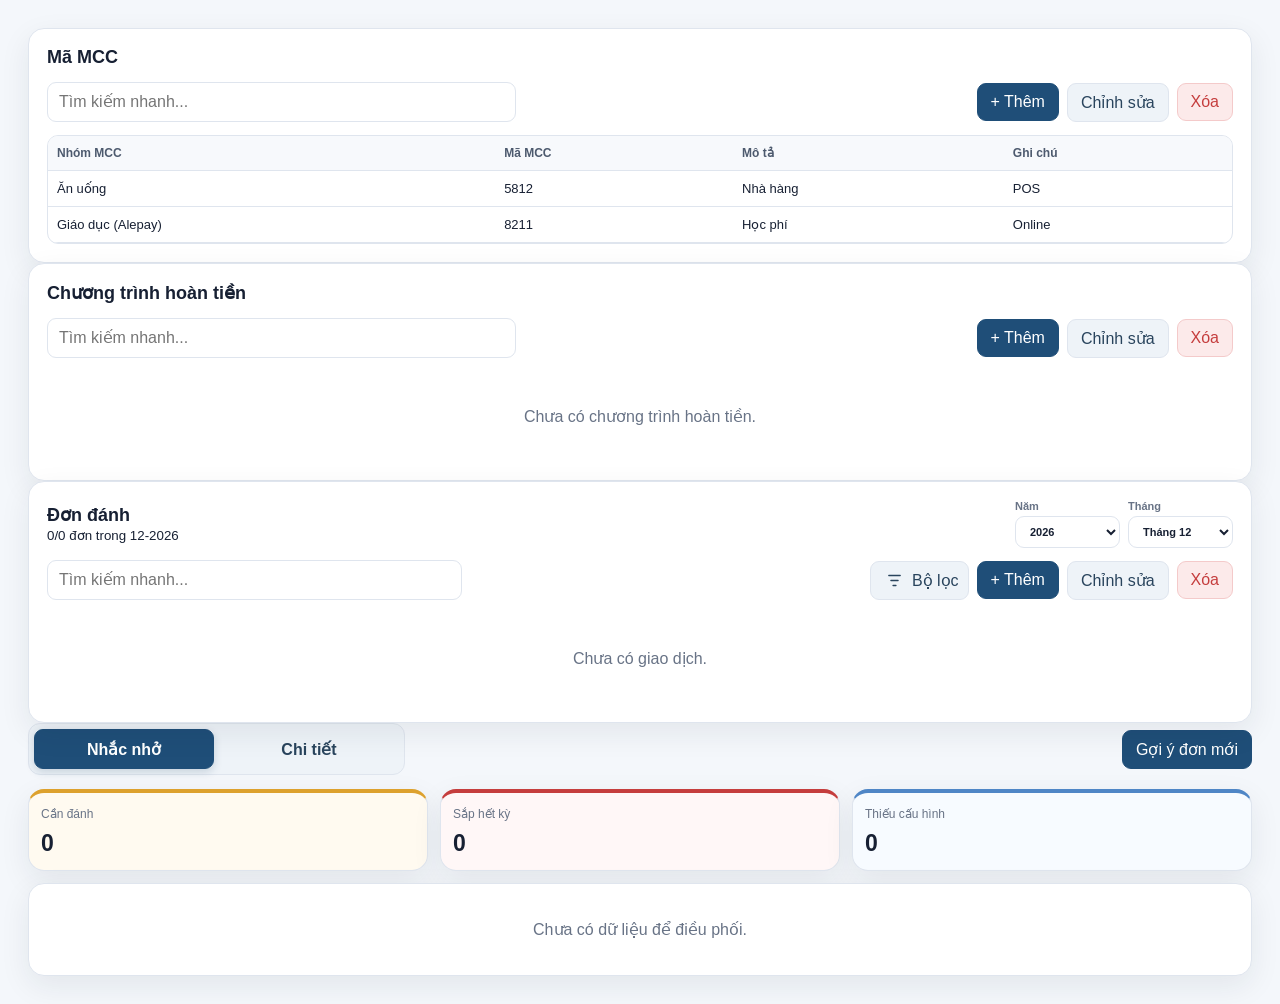
==== commit 558401d2: "fix" ====
--- a/tests/fixtures/mcc-crud.html
+++ b/tests/fixtures/mcc-crud.html
@@ -1,15 +1,16 @@
 <!doctype html><html lang="vi"><head><meta charset="utf-8"><link rel="stylesheet" href="../../styles.css"></head><body>
 <main><section id="view-mcc"></section><section id="view-programs"></section><section id="view-transactions"></section><section id="view-coordination"></section></main><div id="toast"></div>
 <script type="module">
-import {renderCashbackFeatures} from "../../services/cashback-feature-ui.js?v=20260901-mcc-crud-fix-v1";
+import {renderCashbackFeatures} from "../../services/cashback-feature-ui.js?v=20260901-mcc-save-fix-v3";
 import {canonicalize,uuid} from "../../services/local-repository.js?v=20260901-mcc-crud-fix-v1";
 const initial={schemaVersion:3,revision:0,deviceId:"mcc-browser-fixture",banks:[],customers:[],cardProducts:[],customerCards:[],cashbackPrograms:[],transactions:[],settings:{},mccCategories:[
  {id:"mcc-education",name:"Giáo dục (Alepay)",codes:["8211"],description:"Học phí",notes:"Online"},
- {id:"mcc-food",name:"Ăn uống",codes:["5812"],description:"Nhà hàng",notes:"POS"},
- {id:"mcc-market",name:"Siêu thị",codes:["5411"],description:"Bán lẻ",notes:""}
+ {id:"mcc-food",name:"Ăn uống",codes:["5812"],description:"Nhà hàng",notes:"POS"}
 ]};
-let state=canonicalize(JSON.parse(localStorage.getItem("mcc-browser-result")||"null")||initial);
+const stored=new URLSearchParams(location.search).has("reset")?null:JSON.parse(localStorage.getItem("mcc-browser-result")||"null");
+let state=canonicalize(stored||initial);
 const toast=message=>document.querySelector("#toast").textContent=message;
-const save=()=>{state=canonicalize(state);localStorage.setItem("mcc-browser-result",JSON.stringify(state));renderCashbackFeatures({state,save,uuid,toast});};
+const save=(message,nextState=state)=>{state=canonicalize(nextState);localStorage.setItem("mcc-browser-result",JSON.stringify(state));renderCashbackFeatures({state,save,uuid,toast});return state;};
 renderCashbackFeatures({state,save,uuid,toast});
+document.querySelectorAll('[data-feature-table="mcc"] tbody tr').forEach(row=>row.ondblclick=()=>document.body.dataset.legacyDblclick="called");
 </script></body></html>
